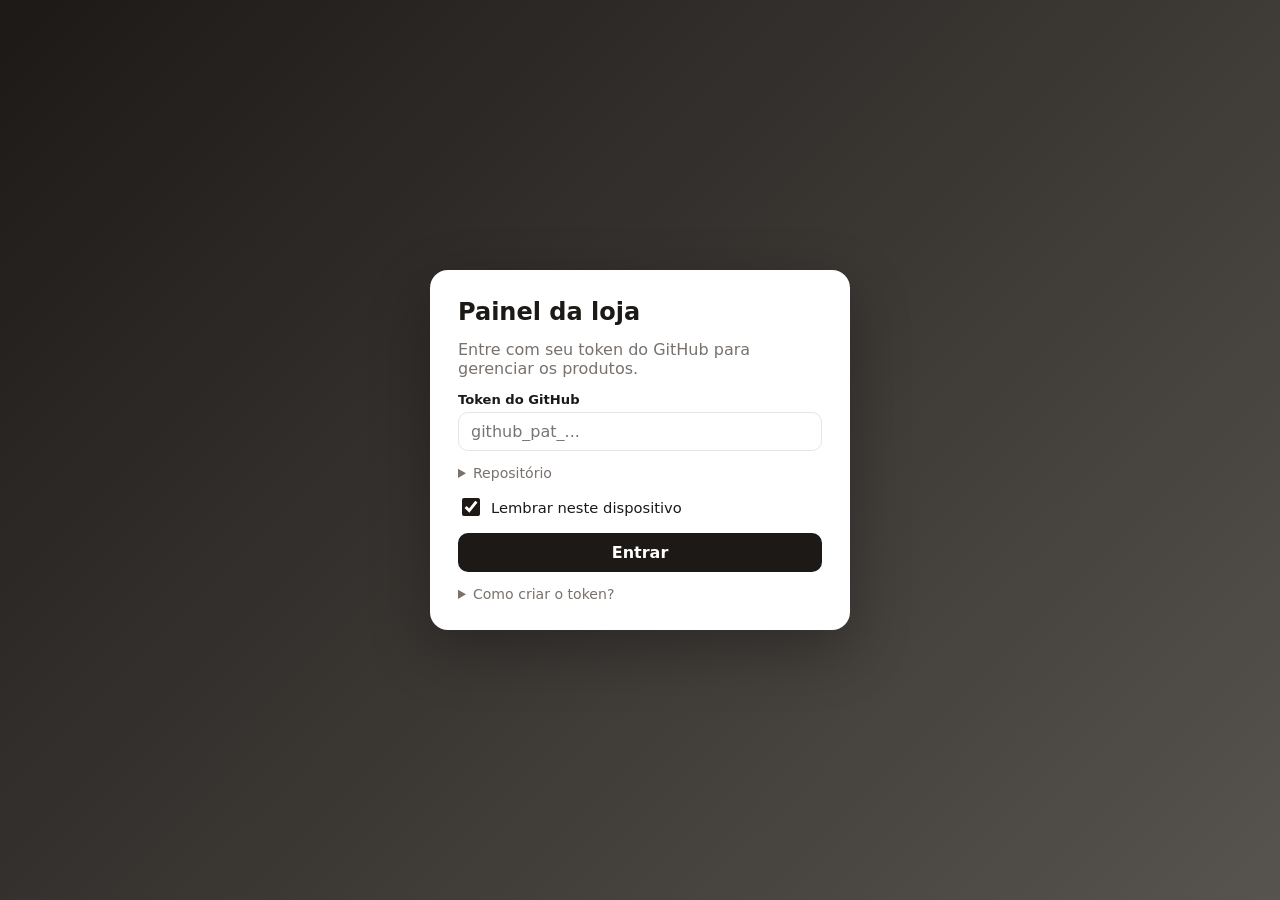
==== admin.html @ 32b4290d "Conto de Pratas: seção do Instagram, dados em JSON e painel administrativo Co-Authored-By: Devin AI " ====
<!DOCTYPE html>
<html lang="pt-BR">
<head>
  <meta charset="UTF-8" />
  <meta name="viewport" content="width=device-width, initial-scale=1.0" />
  <meta name="robots" content="noindex, nofollow" />
  <title>Painel | Conto de Pratas</title>
  <link rel="icon" href="data:image/svg+xml,<svg xmlns='http://www.w3.org/2000/svg' viewBox='0 0 100 100'><text y='.9em' font-size='90'>⚙️</text></svg>" />
  <link rel="stylesheet" href="css/admin.css" />
</head>
<body>
  <!-- Login -->
  <section class="login" id="loginView">
    <form class="login__card" id="loginForm">
      <h1>Painel da loja</h1>
      <p class="muted">Entre com seu token do GitHub para gerenciar os produtos.</p>
      <label class="field">
        <span>Token do GitHub</span>
        <input type="password" name="token" required autocomplete="current-password" placeholder="github_pat_..." />
      </label>
      <details class="adv" id="repoDetails">
        <summary>Repositório</summary>
        <div class="row">
          <label class="field"><span>Usuário</span><input name="owner" required /></label>
          <label class="field"><span>Repositório</span><input name="repo" required /></label>
        </div>
      </details>
      <label class="check"><input type="checkbox" name="remember" checked /> Lembrar neste dispositivo</label>
      <p class="error" id="loginError" hidden></p>
      <button class="btn btn--primary btn--block" type="submit" id="loginBtn">Entrar</button>
      <details class="help">
        <summary>Como criar o token?</summary>
        <ol>
          <li>Acesse <a href="https://github.com/settings/personal-access-tokens/new" target="_blank" rel="noopener">github.com/settings/personal-access-tokens/new</a></li>
          <li>Dê um nome (ex.: "Painel loja") e escolha a validade.</li>
          <li>Em <b>Repository access</b>, escolha <b>Only select repositories</b> e selecione o repositório do site.</li>
          <li>Em <b>Permissions → Repository permissions → Contents</b>, escolha <b>Read and write</b>.</li>
          <li>Clique em <b>Generate token</b>, copie e cole aqui.</li>
        </ol>
      </details>
    </form>
  </section>

  <!-- App -->
  <div class="app" id="appView" hidden>
    <header class="topbar">
      <div class="topbar__inner">
        <strong id="storeName">Painel</strong>
        <nav class="tabs">
          <button class="tab active" data-tab="products">Produtos</button>
          <button class="tab" data-tab="settings">Configurações</button>
        </nav>
        <div class="topbar__right">
          <a href="./" target="_blank" rel="noopener" class="link">Ver site ↗</a>
          <button class="link" id="logoutBtn">Sair</button>
        </div>
      </div>
    </header>

    <main class="wrap">
      <section id="tab-products">
        <div class="toolbar">
          <input type="search" id="search" placeholder="Buscar produto..." />
          <select id="catFilter"><option value="">Todas as categorias</option></select>
          <button class="btn btn--primary" id="newProduct">+ Novo produto</button>
        </div>
        <p class="muted small" id="countInfo"></p>
        <div class="list" id="productList"></div>
        <p class="empty" id="emptyList" hidden>Nenhum produto encontrado.</p>
      </section>

      <section id="tab-settings" hidden>
        <form class="settings" id="settingsForm">
          <fieldset>
            <legend>Loja</legend>
            <label class="field"><span>Nome da loja</span><input name="nome" required /></label>
            <label class="field"><span>Slogan</span><input name="slogan" /></label>
            <div class="row">
              <label class="field"><span>WhatsApp (com DDI e DDD, só números)</span><input name="whatsapp" inputmode="numeric" required pattern="\d{12,13}" placeholder="5521999999999" /></label>
              <label class="field"><span>Instagram (@ ou link)</span><input name="instagram" placeholder="@minhaloja" /></label>
            </div>
            <div class="row">
              <label class="field"><span>Horário de atendimento</span><input name="horario" /></label>
              <label class="field"><span>Endereço (opcional)</span><input name="endereco" /></label>
            </div>
          </fieldset>
          <fieldset>
            <legend>Banner da página inicial</legend>
            <label class="field"><span>Título</span><input name="banner.titulo" /></label>
            <label class="field"><span>Texto</span><textarea name="banner.texto" rows="2"></textarea></label>
          </fieldset>
          <fieldset>
            <legend>Entrega e pagamento</legend>
            <div class="row">
              <label class="check"><input type="checkbox" name="entrega.retirada" /> Permitir retirada</label>
              <label class="check"><input type="checkbox" name="entrega.entrega" /> Fazer entregas</label>
            </div>
            <div class="row">
              <label class="field"><span>Taxa de entrega (R$)</span><input name="entrega.taxaEntrega" type="number" step="0.01" min="0" /></label>
              <label class="field"><span>Frete grátis acima de (R$, vazio = desativado)</span><input name="entrega.freteGratisAcimaDe" type="number" step="0.01" min="0" /></label>
              <label class="field"><span>Pedido mínimo (R$)</span><input name="pedidoMinimo" type="number" step="0.01" min="0" /></label>
            </div>
            <label class="field"><span>Formas de pagamento (separadas por vírgula)</span><input name="pagamentos" /></label>
          </fieldset>
          <button class="btn btn--primary" type="submit">Aplicar configurações</button>
        </form>
      </section>
    </main>

    <div class="publishbar" id="publishBar" hidden>
      <span id="pendingInfo"></span>
      <div class="publishbar__actions">
        <button class="btn btn--ghost" id="discardBtn">Descartar</button>
        <button class="btn btn--success" id="publishBtn">Publicar no site</button>
      </div>
    </div>
  </div>

  <!-- Editor de produto -->
  <div class="overlay" id="editor" hidden>
    <form class="dialog" id="productForm" novalidate>
      <div class="dialog__head">
        <h2 id="editorTitle">Novo produto</h2>
        <button type="button" class="icon-btn" data-close aria-label="Fechar">&times;</button>
      </div>
      <div class="dialog__body">
        <div class="img-picker">
          <img id="imgPreview" alt="" />
          <div>
            <label class="btn btn--ghost">
              Escolher foto
              <input type="file" id="imgFile" accept="image/*" hidden />
            </label>
            <p class="muted small">JPG ou PNG. A foto é redimensionada automaticamente.</p>
            <input name="imagem" id="imgUrl" placeholder="ou cole um link de imagem" />
          </div>
        </div>
        <label class="field"><span>Nome *</span><input name="nome" required /></label>
        <div class="row">
          <label class="field"><span>Categoria *</span><input name="categoria" list="catList" required /></label>
          <label class="field"><span>Preço (R$) *</span><input name="preco" type="number" step="0.01" min="0" required /></label>
          <label class="field"><span>Preço antigo (promoção)</span><input name="precoAntigo" type="number" step="0.01" min="0" /></label>
        </div>
        <datalist id="catList"></datalist>
        <label class="field"><span>Descrição</span><textarea name="descricao" rows="3"></textarea></label>
        <label class="field">
          <span>Variações (uma por linha, no formato <code>Nome: opção1, opção2</code>)</span>
          <textarea name="variacoes" rows="2" placeholder="Aro: 12, 14, 16, 18&#10;Cor: Prata, Dourado"></textarea>
        </label>
        <div class="row">
          <label class="check"><input type="checkbox" name="disponivel" /> Disponível (desmarque se esgotado)</label>
          <label class="check"><input type="checkbox" name="destaque" /> Destaque (aparece primeiro)</label>
        </div>
        <p class="error" id="formError" hidden></p>
      </div>
      <div class="dialog__foot">
        <button type="button" class="btn btn--ghost" data-close>Cancelar</button>
        <button type="submit" class="btn btn--primary">Salvar produto</button>
      </div>
    </form>
  </div>

  <div class="toast" id="toast" role="status" aria-live="polite"></div>
  <script src="js/admin.js"></script>
</body>
</html>
---- css/admin.css ----
:root { --primary: #1c1917; --success: #16a34a; --danger: #dc2626; --text: #1c1917; --muted: #78716c; --bg: #f5f5f4; --border: #e7e5e4; --radius: 12px; }
* { box-sizing: border-box; }
body { margin: 0; font-family: Inter, system-ui, -apple-system, "Segoe UI", Roboto, sans-serif; color: var(--text); background: var(--bg); }
button, input, select, textarea { font: inherit; color: inherit; }
button { cursor: pointer; }
[hidden] { display: none !important; }
.muted { color: var(--muted); }
.small { font-size: .85rem; }
.error { color: var(--danger); font-size: .9rem; margin: 0; }
.empty { text-align: center; color: var(--muted); padding: 30px 0; }
a { color: inherit; }

.btn { border: 0; border-radius: 10px; padding: 10px 16px; font-weight: 600; display: inline-flex; align-items: center; justify-content: center; gap: 6px; white-space: nowrap; }
.btn:disabled { opacity: .55; cursor: wait; }
.btn--primary { background: var(--primary); color: #fff; }
.btn--success { background: var(--success); color: #fff; }
.btn--ghost { background: #fff; border: 1px solid var(--border); }
.btn--danger { background: #fff; color: var(--danger); border: 1px solid #fecaca; }
.btn--block { width: 100%; }
.btn--sm { padding: 6px 10px; font-size: .85rem; }
.icon-btn { border: 0; background: none; font-size: 1.7rem; width: 38px; height: 38px; border-radius: 50%; color: var(--muted); }
.icon-btn:hover { background: var(--bg); }
.link { background: none; border: 0; padding: 0; color: var(--muted); text-decoration: none; font-size: .92rem; }
.link:hover { color: var(--text); }

.field { display: flex; flex-direction: column; gap: 5px; flex: 1; min-width: 0; }
.field > span { font-size: .82rem; font-weight: 600; }
.field input, .field select, .field textarea, .toolbar input, .toolbar select, #imgUrl { border: 1px solid var(--border); border-radius: 10px; padding: 9px 12px; background: #fff; outline: 0; width: 100%; }
.field input:focus, .field textarea:focus, .toolbar input:focus { border-color: var(--primary); }
.field.invalid input { border-color: var(--danger); }
.row { display: flex; gap: 12px; flex-wrap: wrap; }
.row > .field { min-width: 160px; }
.check { display: flex; align-items: center; gap: 8px; font-size: .92rem; }
.check input { width: 18px; height: 18px; accent-color: var(--primary); }

/* Login */
.login { min-height: 100vh; display: grid; place-items: center; padding: 20px; background: linear-gradient(135deg, #1c1917, #57534e); }
.login__card { background: #fff; border-radius: 18px; padding: 28px; width: 100%; max-width: 420px; display: flex; flex-direction: column; gap: 14px; box-shadow: 0 20px 60px rgba(0,0,0,.3); }
.login__card h1 { margin: 0; font-size: 1.5rem; }
.login__card p { margin: 0; }
.adv summary, .help summary { cursor: pointer; font-size: .88rem; color: var(--muted); }
.adv .row { margin-top: 10px; }
.help ol { padding-left: 20px; font-size: .88rem; line-height: 1.6; color: #44403c; }

/* Topbar */
.topbar { background: #fff; border-bottom: 1px solid var(--border); position: sticky; top: 0; z-index: 10; }
.topbar__inner { max-width: 1000px; margin: 0 auto; padding: 0 16px; height: 58px; display: flex; align-items: center; gap: 18px; }
.tabs { display: flex; gap: 4px; }
.tab { border: 0; background: none; padding: 8px 14px; border-radius: 8px; font-weight: 600; color: var(--muted); }
.tab.active { background: var(--bg); color: var(--text); }
.topbar__right { margin-left: auto; display: flex; gap: 16px; align-items: center; }
.wrap { max-width: 1000px; margin: 0 auto; padding: 20px 16px 120px; }

.toolbar { display: flex; gap: 10px; flex-wrap: wrap; margin-bottom: 8px; }
.toolbar input { flex: 1; min-width: 180px; }
.toolbar select { width: auto; }

.list { display: flex; flex-direction: column; gap: 10px; }
.item { background: #fff; border: 1px solid var(--border); border-radius: var(--radius); padding: 10px; display: grid; grid-template-columns: 64px 1fr auto; gap: 12px; align-items: center; }
.item.changed { border-color: #f59e0b; box-shadow: 0 0 0 1px #f59e0b inset; }
.item img { width: 64px; height: 64px; object-fit: cover; border-radius: 10px; background: var(--bg); }
.item__name { font-weight: 600; margin: 0 0 2px; }
.item__meta { font-size: .8rem; color: var(--muted); margin: 0; display: flex; gap: 8px; flex-wrap: wrap; align-items: center; }
.pill { font-size: .72rem; padding: 2px 8px; border-radius: 999px; background: var(--bg); }
.pill--out { background: #fee2e2; color: #991b1b; }
.pill--star { background: #fef3c7; color: #92400e; }
.item__controls { display: flex; gap: 8px; align-items: center; flex-wrap: wrap; justify-content: flex-end; }
.price-input { display: flex; align-items: center; border: 1px solid var(--border); border-radius: 8px; overflow: hidden; background: #fff; }
.price-input span { padding: 0 6px 0 10px; font-size: .85rem; color: var(--muted); }
.price-input input { border: 0; outline: 0; width: 86px; padding: 7px 8px 7px 0; }
.switch { position: relative; width: 40px; height: 22px; flex-shrink: 0; }
.switch input { opacity: 0; width: 0; height: 0; }
.switch span { position: absolute; inset: 0; background: #d6d3d1; border-radius: 999px; transition: .2s; cursor: pointer; }
.switch span::before { content: ""; position: absolute; width: 16px; height: 16px; left: 3px; top: 3px; background: #fff; border-radius: 50%; transition: .2s; }
.switch input:checked + span { background: var(--success); }
.switch input:checked + span::before { transform: translateX(18px); }
@media (max-width: 640px) {
  .item { grid-template-columns: 56px 1fr; }
  .item img { width: 56px; height: 56px; }
  .item__controls { grid-column: 1 / -1; justify-content: space-between; }
  .topbar__inner { gap: 8px; padding: 0 10px; }
  .topbar__right { gap: 10px; white-space: nowrap; font-size: 14px; }
  .tab { padding: 8px 10px; }
  #storeName { display: none; }
}

/* Settings */
.settings { display: flex; flex-direction: column; gap: 18px; }
.settings fieldset { background: #fff; border: 1px solid var(--border); border-radius: var(--radius); padding: 16px; display: flex; flex-direction: column; gap: 12px; margin: 0; }
.settings legend { font-weight: 700; padding: 0 6px; }
.settings > .btn { align-self: flex-start; }

/* Publish bar */
.publishbar { position: fixed; left: 50%; bottom: 16px; transform: translateX(-50%); width: calc(100% - 32px); max-width: 968px; background: #1c1917; color: #fff; border-radius: 14px; padding: 12px 14px 12px 18px; display: flex; align-items: center; justify-content: space-between; gap: 12px; box-shadow: 0 10px 30px rgba(0,0,0,.25); z-index: 20; flex-wrap: wrap; }
.publishbar__actions { display: flex; gap: 8px; }
.publishbar .btn--ghost { background: transparent; color: #fff; border-color: #57534e; }

/* Dialog */
.overlay { position: fixed; inset: 0; background: rgba(0,0,0,.5); z-index: 30; display: flex; align-items: center; justify-content: center; padding: 16px; }
.dialog { background: #fff; border-radius: 16px; width: 100%; max-width: 620px; max-height: 94vh; display: flex; flex-direction: column; }
.dialog__head { display: flex; justify-content: space-between; align-items: center; padding: 14px 18px; border-bottom: 1px solid var(--border); }
.dialog__head h2 { margin: 0; font-size: 1.15rem; }
.dialog__body { padding: 16px 18px; overflow-y: auto; display: flex; flex-direction: column; gap: 12px; }
.dialog__foot { padding: 12px 18px; border-top: 1px solid var(--border); display: flex; justify-content: flex-end; gap: 8px; }
.img-picker { display: flex; gap: 14px; align-items: center; }
.img-picker img { width: 110px; height: 110px; border-radius: 12px; object-fit: cover; background: var(--bg); flex-shrink: 0; }
.img-picker > div { display: flex; flex-direction: column; gap: 6px; flex: 1; align-items: flex-start; }
.img-picker p { margin: 0; }
.img-picker .btn { cursor: pointer; }

.toast { position: fixed; left: 50%; top: 20px; transform: translate(-50%, -20px); background: #1c1917; color: #fff; padding: 10px 18px; border-radius: 999px; font-size: .9rem; opacity: 0; pointer-events: none; transition: all .25s; z-index: 50; max-width: 90vw; text-align: center; }
.toast.show { opacity: 1; transform: translate(-50%, 0); }
.toast.error { background: var(--danger); }
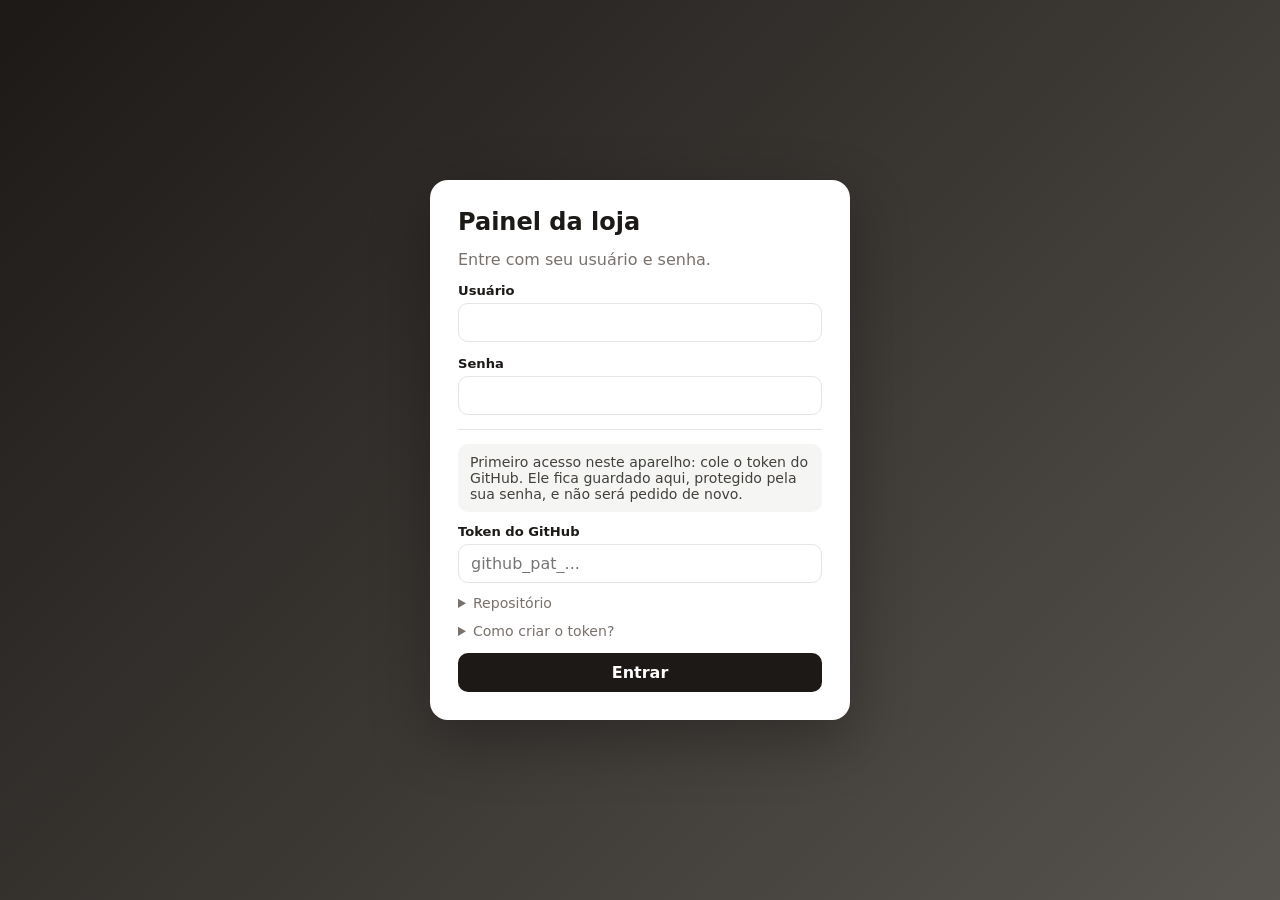
==== commit 400c2c17: "Painel: login com usuário e senha, token guardado criptografado no aparelho Co-Authored-By: Devin AI" ====
--- a/admin.html
+++ b/admin.html
@@ -13,31 +13,36 @@
   <section class="login" id="loginView">
     <form class="login__card" id="loginForm">
       <h1>Painel da loja</h1>
-      <p class="muted">Entre com seu token do GitHub para gerenciar os produtos.</p>
-      <label class="field">
-        <span>Token do GitHub</span>
-        <input type="password" name="token" required autocomplete="current-password" placeholder="github_pat_..." />
-      </label>
-      <details class="adv" id="repoDetails">
-        <summary>Repositório</summary>
-        <div class="row">
-          <label class="field"><span>Usuário</span><input name="owner" required /></label>
-          <label class="field"><span>Repositório</span><input name="repo" required /></label>
-        </div>
-      </details>
-      <label class="check"><input type="checkbox" name="remember" checked /> Lembrar neste dispositivo</label>
+      <p class="muted">Entre com seu usuário e senha.</p>
+      <label class="field"><span>Usuário</span><input name="user" required autocomplete="username" autocapitalize="none" spellcheck="false" /></label>
+      <label class="field"><span>Senha</span><input type="password" name="password" required autocomplete="current-password" /></label>
+      <div class="setup" id="tokenSetup" hidden>
+        <p class="setup__info" id="setupInfo">Primeiro acesso neste aparelho: cole o token do GitHub. Ele fica guardado aqui, protegido pela sua senha, e não será pedido de novo.</p>
+        <label class="field">
+          <span>Token do GitHub</span>
+          <input type="password" name="token" autocomplete="off" placeholder="github_pat_..." />
+        </label>
+        <details class="adv" id="repoDetails">
+          <summary>Repositório</summary>
+          <div class="row">
+            <label class="field"><span>Usuário do GitHub</span><input name="owner" /></label>
+            <label class="field"><span>Repositório</span><input name="repo" /></label>
+          </div>
+        </details>
+        <details class="help">
+          <summary>Como criar o token?</summary>
+          <ol>
+            <li>Acesse <a href="https://github.com/settings/personal-access-tokens/new" target="_blank" rel="noopener">github.com/settings/personal-access-tokens/new</a></li>
+            <li>Dê um nome (ex.: "Painel loja") e escolha a validade.</li>
+            <li>Em <b>Repository access</b>, escolha <b>Only select repositories</b> e selecione o repositório do site.</li>
+            <li>Em <b>Permissions → Repository permissions → Contents</b>, escolha <b>Read and write</b>.</li>
+            <li>Clique em <b>Generate token</b>, copie e cole aqui.</li>
+          </ol>
+        </details>
+      </div>
       <p class="error" id="loginError" hidden></p>
       <button class="btn btn--primary btn--block" type="submit" id="loginBtn">Entrar</button>
-      <details class="help">
-        <summary>Como criar o token?</summary>
-        <ol>
-          <li>Acesse <a href="https://github.com/settings/personal-access-tokens/new" target="_blank" rel="noopener">github.com/settings/personal-access-tokens/new</a></li>
-          <li>Dê um nome (ex.: "Painel loja") e escolha a validade.</li>
-          <li>Em <b>Repository access</b>, escolha <b>Only select repositories</b> e selecione o repositório do site.</li>
-          <li>Em <b>Permissions → Repository permissions → Contents</b>, escolha <b>Read and write</b>.</li>
-          <li>Clique em <b>Generate token</b>, copie e cole aqui.</li>
-        </ol>
-      </details>
+      <button type="button" class="link link--sm" id="changeToken" hidden>Trocar token do GitHub</button>
     </form>
   </section>
 
--- a/css/admin.css
+++ b/css/admin.css
@@ -40,6 +40,9 @@
 .login__card p { margin: 0; }
 .adv summary, .help summary { cursor: pointer; font-size: .88rem; color: var(--muted); }
 .adv .row { margin-top: 10px; }
+.setup { display: flex; flex-direction: column; gap: 12px; padding-top: 4px; border-top: 1px solid var(--border); }
+.setup__info { font-size: .88rem; color: #44403c; background: var(--bg); border-radius: 10px; padding: 10px 12px; margin-top: 10px !important; }
+.link--sm { font-size: .85rem; align-self: center; }
 .help ol { padding-left: 20px; font-size: .88rem; line-height: 1.6; color: #44403c; }
 
 /* Topbar */
